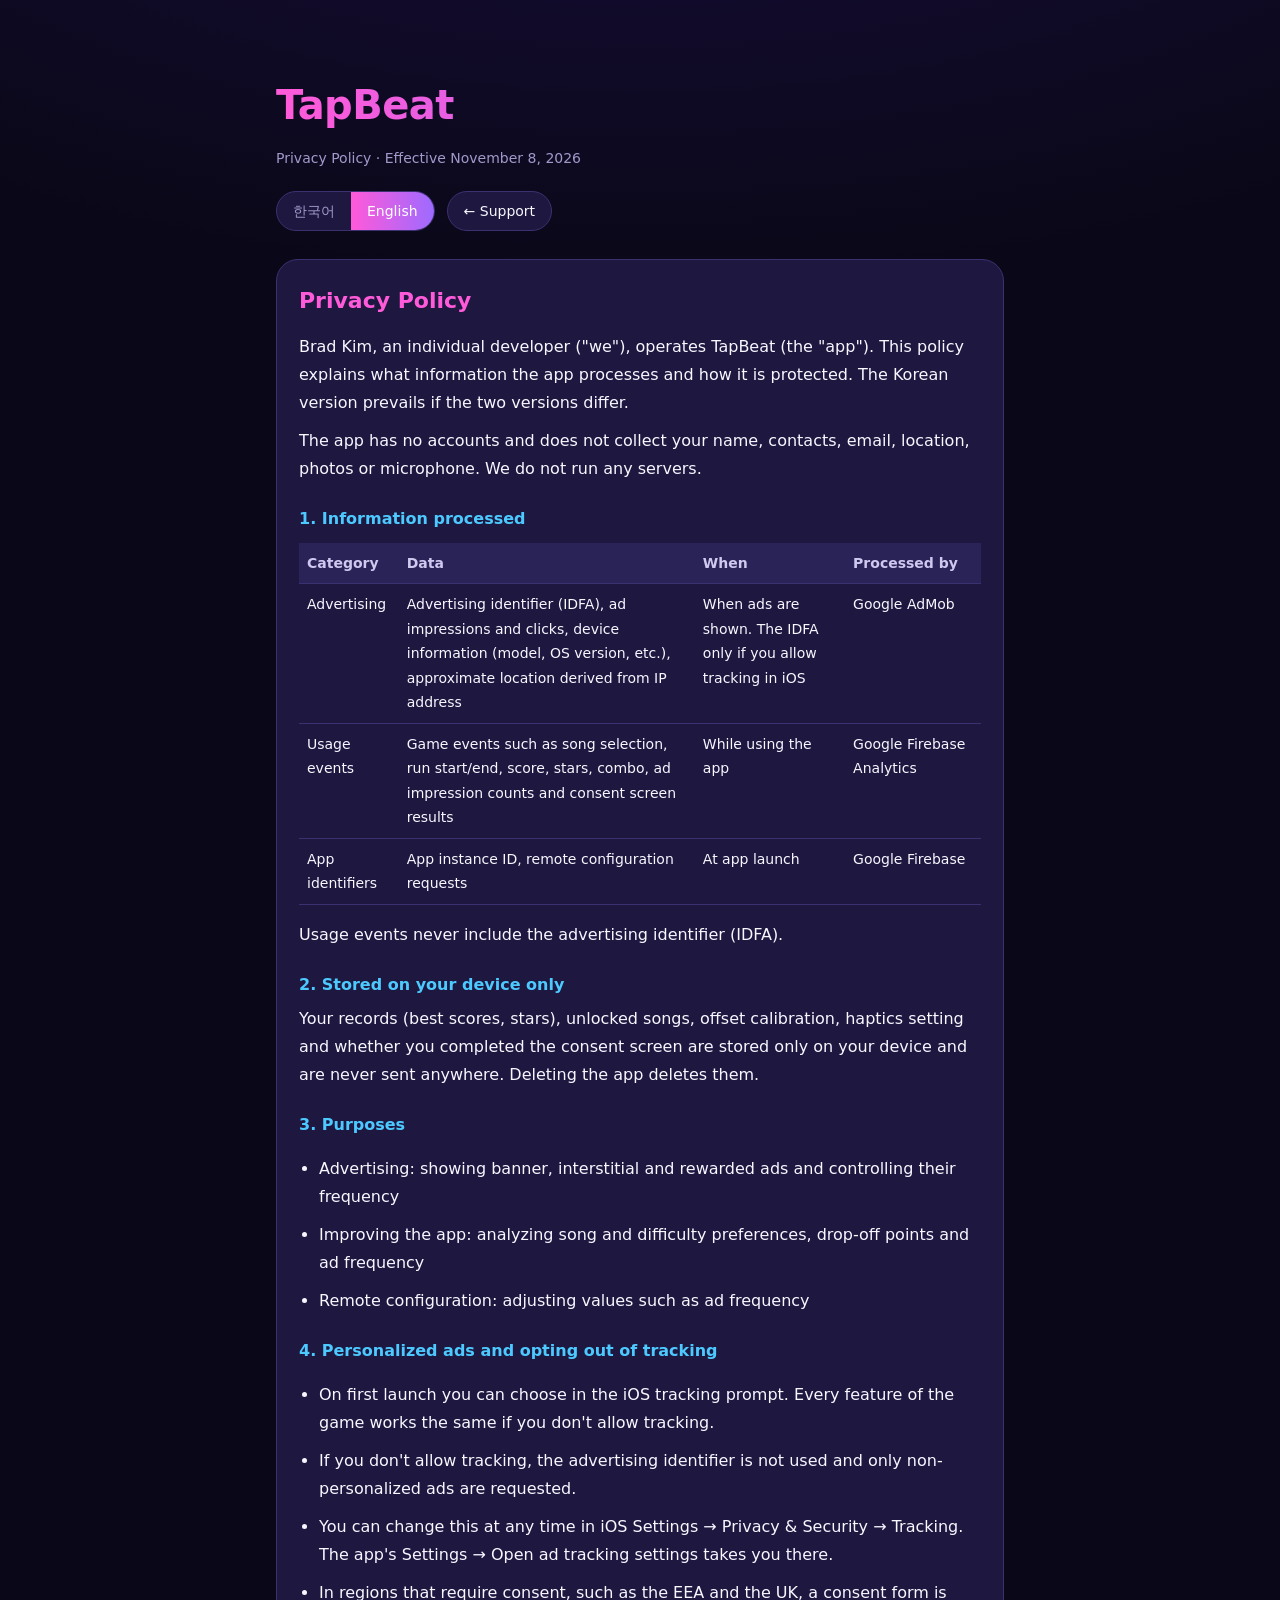
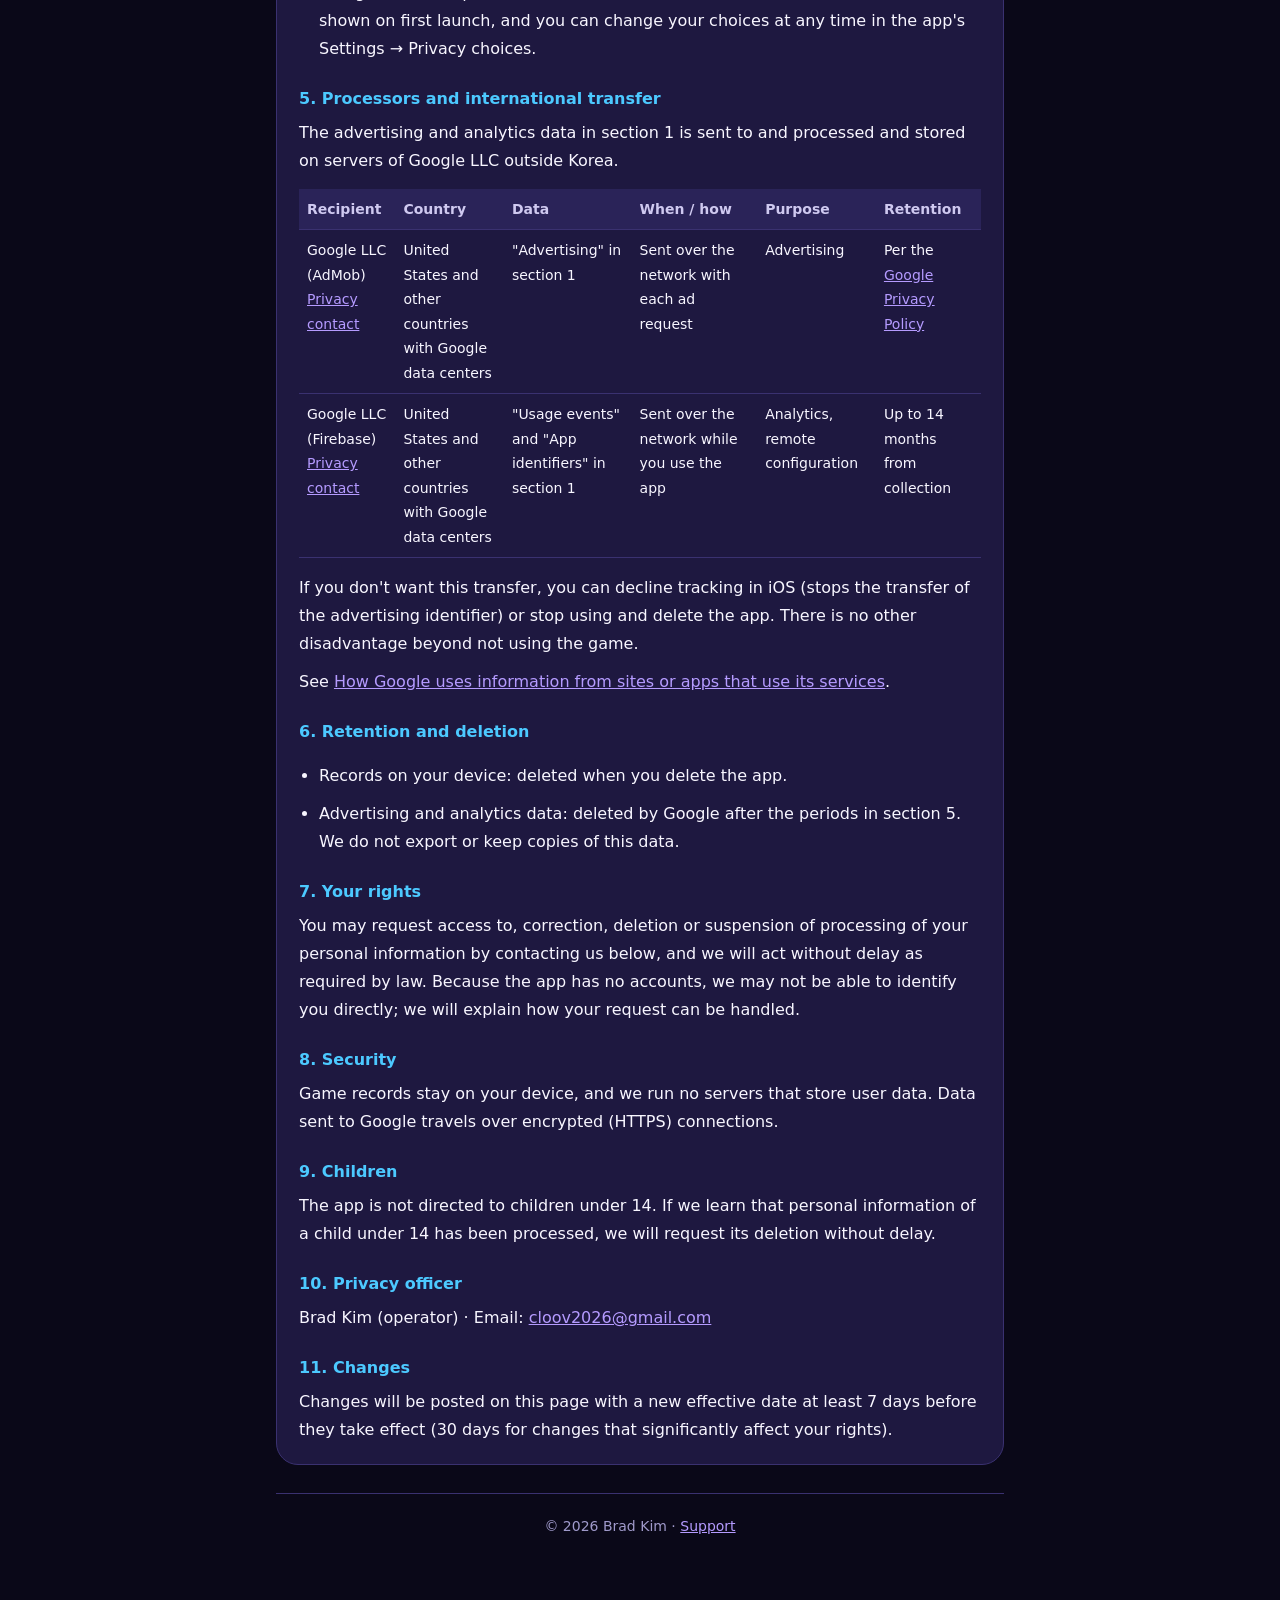
==== privacy.html @ 528a86f5 "TapBeat support page and privacy policy (ko/en) Co-Authored-By: Claude Opus 5.5 <noreply@anthropic.c" ====
<!DOCTYPE html>
<html lang="ko">
<head>
<meta charset="utf-8">
<meta name="viewport" content="width=device-width, initial-scale=1">
<title>탭비트 — 개인정보처리방침</title>
<link rel="icon" href="icon-small.png">
<link rel="stylesheet" href="style.css">
</head>
<body data-lang="ko">
<div class="wrap narrow">
  <h1 class="grad"><span lang="ko">탭비트</span><span lang="en">TapBeat</span></h1>
  <p class="when"><span lang="ko">개인정보처리방침 · 시행일 2026-11-08</span><span lang="en">Privacy Policy · Effective November 8, 2026</span></p>
  <div class="bar">
    <div class="langs" role="group" aria-label="Language">
      <button type="button" data-set-lang="ko" aria-pressed="true">한국어</button>
      <button type="button" data-set-lang="en" aria-pressed="false">English</button>
    </div>
    <a class="back" data-keep-lang href="./"><span lang="ko">← 지원</span><span lang="en">← Support</span></a>
  </div>

  <section lang="ko">
    <h2>개인정보처리방침</h2>
    <p>탭비트(이하 "앱")의 운영자 Brad Kim(개인 개발자, 이하 "운영자")은 「개인정보 보호법」 등 관련 법령을 지킵니다. 이 방침은 앱이 어떤 정보를 처리하고 어떻게 보호하는지 설명합니다.</p>
    <p>앱은 회원가입이 없고, 이름·연락처·이메일·위치·사진·마이크 정보를 수집하지 않습니다. 운영자가 직접 운영하는 서버도 없습니다.</p>

    <h3>1. 처리하는 정보</h3>
    <div class="scroll"><table>
      <tr><th>구분</th><th>항목</th><th>수집 시점</th><th>처리 주체</th></tr>
      <tr><td>광고</td><td>광고 식별자(IDFA), 광고 노출·클릭 정보, 기기 정보(기종·OS 버전 등), IP 주소에서 추정한 대략적 위치</td><td>광고 표시 시. 광고 식별자는 이용자가 iOS에서 추적을 허용한 경우에만</td><td>Google AdMob</td></tr>
      <tr><td>앱 이용 기록</td><td>곡 선택, 판 시작·종료, 점수·별·콤보, 광고 노출 횟수, 동의 화면 결과 등 게임 이벤트</td><td>앱 사용 중</td><td>Google Firebase Analytics</td></tr>
      <tr><td>앱 식별자</td><td>앱 인스턴스 ID, 원격 설정 요청 정보</td><td>앱 실행 시</td><td>Google Firebase</td></tr>
    </table></div>
    <p>앱 이용 기록에는 광고 식별자(IDFA)가 포함되지 않습니다.</p>

    <h3>2. 기기에만 저장되는 정보</h3>
    <p>게임 기록(최고 점수·별), 곡 해금 상태, 오프셋 보정 값, 햅틱 설정, 동의 화면 완료 여부는 이용자의 기기 안에만 저장되며 어디로도 전송되지 않습니다. 앱을 삭제하면 함께 삭제됩니다.</p>

    <h3>3. 처리 목적</h3>
    <ul>
      <li>광고 제공: 배너·전면·보상형 광고 표시와 빈도 조절</li>
      <li>앱 개선: 곡·난이도 선호, 이탈 지점, 광고 노출 빈도 분석</li>
      <li>원격 설정: 광고 빈도 등 운영 값 조정</li>
    </ul>

    <h3>4. 맞춤형 광고와 추적 거부</h3>
    <ul>
      <li>앱 첫 실행 시 iOS 추적 허용 창에서 선택할 수 있습니다. 허용하지 않아도 게임의 모든 기능을 똑같이 이용할 수 있습니다.</li>
      <li>추적을 허용하지 않으면 광고 식별자는 사용되지 않으며, 맞춤형이 아닌 광고만 요청합니다.</li>
      <li>iOS 설정 → 개인정보 보호 및 보안 → 추적에서 언제든 바꿀 수 있습니다. 앱의 설정 → 광고 추적 설정 열기로 바로 이동할 수 있습니다.</li>
      <li>유럽경제지역·영국 등 동의가 필요한 지역에서는 첫 실행 시 동의 화면이 표시되며, 앱의 설정 → 개인정보 선택에서 언제든 바꿀 수 있습니다.</li>
    </ul>

    <h3>5. 처리 위탁 및 국외 이전</h3>
    <p>위 1항의 광고·분석 정보는 처리 주체인 Google LLC의 서버로 전송되어 국외에서 처리·보관됩니다.</p>
    <div class="scroll"><table>
      <tr><th>이전받는 자</th><th>이전 국가</th><th>이전 항목</th><th>이전 일시·방법</th><th>목적</th><th>보유·이용 기간</th></tr>
      <tr><td>Google LLC (AdMob)<br><a href="https://support.google.com/policies/contact/general_privacy_form">개인정보 문의</a></td><td>미국 등 Google 데이터센터 소재국</td><td>1항 "광고" 항목</td><td>광고 요청 시마다 네트워크로 전송</td><td>광고 제공</td><td><a href="https://policies.google.com/privacy">Google 개인정보처리방침</a>에 따름</td></tr>
      <tr><td>Google LLC (Firebase)<br><a href="https://support.google.com/policies/contact/general_privacy_form">개인정보 문의</a></td><td>미국 등 Google 데이터센터 소재국</td><td>1항 "앱 이용 기록", "앱 식별자"</td><td>앱 사용 중 수시로 네트워크로 전송</td><td>분석, 원격 설정</td><td>수집일로부터 최대 14개월</td></tr>
    </table></div>
    <p>국외 이전을 원하지 않으면 iOS에서 추적을 허용하지 않거나(광고 식별자 이전 중단), 앱 사용을 중단하고 삭제할 수 있습니다. 이 경우 게임 이용 외에 다른 불이익은 없습니다.</p>
    <p>Google의 정보 처리 방식은 <a href="https://policies.google.com/technologies/partner-sites">Google 파트너 사이트 및 앱 정보 사용 방식</a>에서 확인할 수 있습니다.</p>

    <h3>6. 보유 기간과 파기</h3>
    <ul>
      <li>기기 안 게임 기록: 앱 삭제 시 파기됩니다.</li>
      <li>광고·분석 정보: 5항의 기간이 지나면 Google에서 삭제됩니다. 운영자는 이 정보를 따로 내려받아 보관하지 않습니다.</li>
    </ul>

    <h3>7. 이용자의 권리</h3>
    <p>이용자는 개인정보의 열람, 정정, 삭제, 처리 정지를 요구할 수 있으며, 아래 문의처로 요청하면 법령에 따라 지체 없이 조치합니다. 앱은 계정이 없어 운영자가 특정 이용자를 식별하기 어려울 수 있으므로, 처리 방법을 함께 안내해 드립니다.</p>

    <h3>8. 안전성 확보 조치</h3>
    <p>게임 기록은 기기 안에만 저장되며, 운영자는 이용자 정보를 저장하는 서버를 운영하지 않습니다. Google로의 전송은 암호화된 연결(HTTPS)로 이루어집니다.</p>

    <h3>9. 아동의 개인정보</h3>
    <p>앱은 만 14세 미만 아동을 대상으로 하지 않습니다. 만 14세 미만 아동의 개인정보가 처리된 사실을 알게 되면 지체 없이 삭제를 요청합니다.</p>

    <h3>10. 개인정보 보호책임자</h3>
    <p>성명: Brad Kim (운영자) · 이메일: <a href="mailto:cloov2026@gmail.com">cloov2026@gmail.com</a></p>
    <p>개인정보 침해에 대한 신고나 상담은 개인정보침해신고센터(privacy.kisa.or.kr, 국번 없이 118), 개인정보분쟁조정위원회(www.kopico.go.kr, 1833-6972)에도 할 수 있습니다.</p>

    <h3>11. 방침 변경</h3>
    <p>내용이 바뀌면 시행 7일 전(이용자 권리에 중요한 변경은 30일 전)부터 이 페이지에 새 시행일과 함께 게시합니다.</p>
  </section>

  <section lang="en">
    <h2>Privacy Policy</h2>
    <p>Brad Kim, an individual developer ("we"), operates TapBeat (the "app"). This policy explains what information the app processes and how it is protected. The Korean version prevails if the two versions differ.</p>
    <p>The app has no accounts and does not collect your name, contacts, email, location, photos or microphone. We do not run any servers.</p>

    <h3>1. Information processed</h3>
    <div class="scroll"><table>
      <tr><th>Category</th><th>Data</th><th>When</th><th>Processed by</th></tr>
      <tr><td>Advertising</td><td>Advertising identifier (IDFA), ad impressions and clicks, device information (model, OS version, etc.), approximate location derived from IP address</td><td>When ads are shown. The IDFA only if you allow tracking in iOS</td><td>Google AdMob</td></tr>
      <tr><td>Usage events</td><td>Game events such as song selection, run start/end, score, stars, combo, ad impression counts and consent screen results</td><td>While using the app</td><td>Google Firebase Analytics</td></tr>
      <tr><td>App identifiers</td><td>App instance ID, remote configuration requests</td><td>At app launch</td><td>Google Firebase</td></tr>
    </table></div>
    <p>Usage events never include the advertising identifier (IDFA).</p>

    <h3>2. Stored on your device only</h3>
    <p>Your records (best scores, stars), unlocked songs, offset calibration, haptics setting and whether you completed the consent screen are stored only on your device and are never sent anywhere. Deleting the app deletes them.</p>

    <h3>3. Purposes</h3>
    <ul>
      <li>Advertising: showing banner, interstitial and rewarded ads and controlling their frequency</li>
      <li>Improving the app: analyzing song and difficulty preferences, drop-off points and ad frequency</li>
      <li>Remote configuration: adjusting values such as ad frequency</li>
    </ul>

    <h3>4. Personalized ads and opting out of tracking</h3>
    <ul>
      <li>On first launch you can choose in the iOS tracking prompt. Every feature of the game works the same if you don't allow tracking.</li>
      <li>If you don't allow tracking, the advertising identifier is not used and only non-personalized ads are requested.</li>
      <li>You can change this at any time in iOS Settings → Privacy &amp; Security → Tracking. The app's Settings → Open ad tracking settings takes you there.</li>
      <li>In regions that require consent, such as the EEA and the UK, a consent form is shown on first launch, and you can change your choices at any time in the app's Settings → Privacy choices.</li>
    </ul>

    <h3>5. Processors and international transfer</h3>
    <p>The advertising and analytics data in section 1 is sent to and processed and stored on servers of Google LLC outside Korea.</p>
    <div class="scroll"><table>
      <tr><th>Recipient</th><th>Country</th><th>Data</th><th>When / how</th><th>Purpose</th><th>Retention</th></tr>
      <tr><td>Google LLC (AdMob)<br><a href="https://support.google.com/policies/contact/general_privacy_form">Privacy contact</a></td><td>United States and other countries with Google data centers</td><td>"Advertising" in section 1</td><td>Sent over the network with each ad request</td><td>Advertising</td><td>Per the <a href="https://policies.google.com/privacy">Google Privacy Policy</a></td></tr>
      <tr><td>Google LLC (Firebase)<br><a href="https://support.google.com/policies/contact/general_privacy_form">Privacy contact</a></td><td>United States and other countries with Google data centers</td><td>"Usage events" and "App identifiers" in section 1</td><td>Sent over the network while you use the app</td><td>Analytics, remote configuration</td><td>Up to 14 months from collection</td></tr>
    </table></div>
    <p>If you don't want this transfer, you can decline tracking in iOS (stops the transfer of the advertising identifier) or stop using and delete the app. There is no other disadvantage beyond not using the game.</p>
    <p>See <a href="https://policies.google.com/technologies/partner-sites">How Google uses information from sites or apps that use its services</a>.</p>

    <h3>6. Retention and deletion</h3>
    <ul>
      <li>Records on your device: deleted when you delete the app.</li>
      <li>Advertising and analytics data: deleted by Google after the periods in section 5. We do not export or keep copies of this data.</li>
    </ul>

    <h3>7. Your rights</h3>
    <p>You may request access to, correction, deletion or suspension of processing of your personal information by contacting us below, and we will act without delay as required by law. Because the app has no accounts, we may not be able to identify you directly; we will explain how your request can be handled.</p>

    <h3>8. Security</h3>
    <p>Game records stay on your device, and we run no servers that store user data. Data sent to Google travels over encrypted (HTTPS) connections.</p>

    <h3>9. Children</h3>
    <p>The app is not directed to children under 14. If we learn that personal information of a child under 14 has been processed, we will request its deletion without delay.</p>

    <h3>10. Privacy officer</h3>
    <p>Brad Kim (operator) · Email: <a href="mailto:cloov2026@gmail.com">cloov2026@gmail.com</a></p>

    <h3>11. Changes</h3>
    <p>Changes will be posted on this page with a new effective date at least 7 days before they take effect (30 days for changes that significantly affect your rights).</p>
  </section>

  <footer>© 2026 Brad Kim · <a data-keep-lang href="./"><span lang="ko">지원</span><span lang="en">Support</span></a></footer>
</div>
<script>window.PAGE_TITLES = { ko: "탭비트 — 개인정보처리방침", en: "TapBeat — Privacy Policy" };</script>
<script src="lang.js"></script>
</body>
</html>
---- style.css ----
:root { --bg:#0a0818; --card:#1e1840; --raised:#2a2358; --ink:#f8f6ff; --dim:#a09acb; --soft:#cfc9f0; --line:#3a3170;
  --pink:#ff5ad9; --violet:#9d6bff; --cyan:#4cc9ff; --link:#b59bff; }
* { box-sizing: border-box; }
html { -webkit-text-size-adjust: 100%; }
body { margin: 0; color: var(--ink); background: var(--bg) radial-gradient(1200px 600px at 50% -10%, #1a0e40, var(--bg)) no-repeat;
  font: 400 16px/1.75 -apple-system, BlinkMacSystemFont, "Apple SD Gothic Neo", system-ui, sans-serif; }
/* Only the selected language is shown; Korean is the default (also without JavaScript). */
body[data-lang] [lang] { display: none !important; }
body[data-lang="ko"] [lang="ko"], body[data-lang="en"] [lang="en"] { display: revert !important; }
body[data-lang="ko"] .shots[lang="ko"], body[data-lang="en"] .shots[lang="en"] { display: grid !important; }
a { color: var(--link); }
.wrap { max-width: 960px; margin: 0 auto; padding: 0 16px; }
.narrow { max-width: 760px; padding-top: 48px; padding-bottom: 32px; }
header { text-align: center; padding: 56px 0 24px; }
header img { width: 128px; height: 128px; border-radius: 28px; box-shadow: 0 0 40px rgba(255,90,217,.35); }
h1 { font-size: 40px; margin: 22px 0 6px; font-weight: 800; letter-spacing: -.5px; }
.grad { background: linear-gradient(90deg, var(--pink), var(--violet)); -webkit-background-clip: text; background-clip: text; color: transparent; }
.sub { color: var(--soft); margin: 0; font-size: 18px; }
.soon { display: inline-block; margin: 18px 0 0; padding: 8px 18px; border-radius: 999px; border: 1px solid var(--line); color: var(--dim); font-size: 14px; }
.bar { display: flex; gap: 12px; align-items: center; flex-wrap: wrap; margin: 0 0 28px; }
header .bar { justify-content: center; margin: 24px 0 0; }
.langs { display: inline-flex; border: 1px solid var(--line); border-radius: 999px; overflow: hidden; background: var(--card); }
.langs button { font: inherit; font-size: 14px; padding: 7px 16px; border: 0; background: transparent; color: var(--dim); cursor: pointer; }
.langs button[aria-pressed="true"] { background: linear-gradient(90deg, var(--pink), var(--violet)); color: #fff; }
.back { padding: 7px 16px; background: var(--card); border: 1px solid var(--line); border-radius: 999px; color: var(--ink); text-decoration: none; font-size: 14px; }
.shots { grid-template-columns: repeat(6, 1fr); gap: 12px; margin: 32px 0; }
.shots img { width: 100%; border-radius: 16px; border: 1px solid var(--line); display: block; }
section { background: var(--card); border: 1px solid var(--line); border-radius: 22px; padding: 22px 22px 10px; margin: 0 0 28px; }
h2 { font-size: 22px; margin: 0 0 12px; color: var(--pink); }
h3 { font-size: 16px; margin: 22px 0 6px; color: var(--cyan); }
p, li { margin: 0 0 10px; }
ul { padding-left: 20px; }
.mail { font-size: 18px; }
.when { color: var(--dim); font-size: 14px; margin: 0 0 20px; }
table { width: 100%; border-collapse: collapse; margin: 4px 0 16px; font-size: 14px; }
th, td { text-align: left; vertical-align: top; padding: 8px; border-bottom: 1px solid var(--line); }
th { color: var(--soft); font-weight: 600; white-space: nowrap; background: var(--raised); }
.scroll { overflow-x: auto; }
footer { color: var(--dim); font-size: 14px; border-top: 1px solid var(--line); padding: 20px 0 48px; text-align: center; }
@media (max-width: 640px) { h1 { font-size: 32px; } .shots { grid-template-columns: repeat(2, 1fr); } }
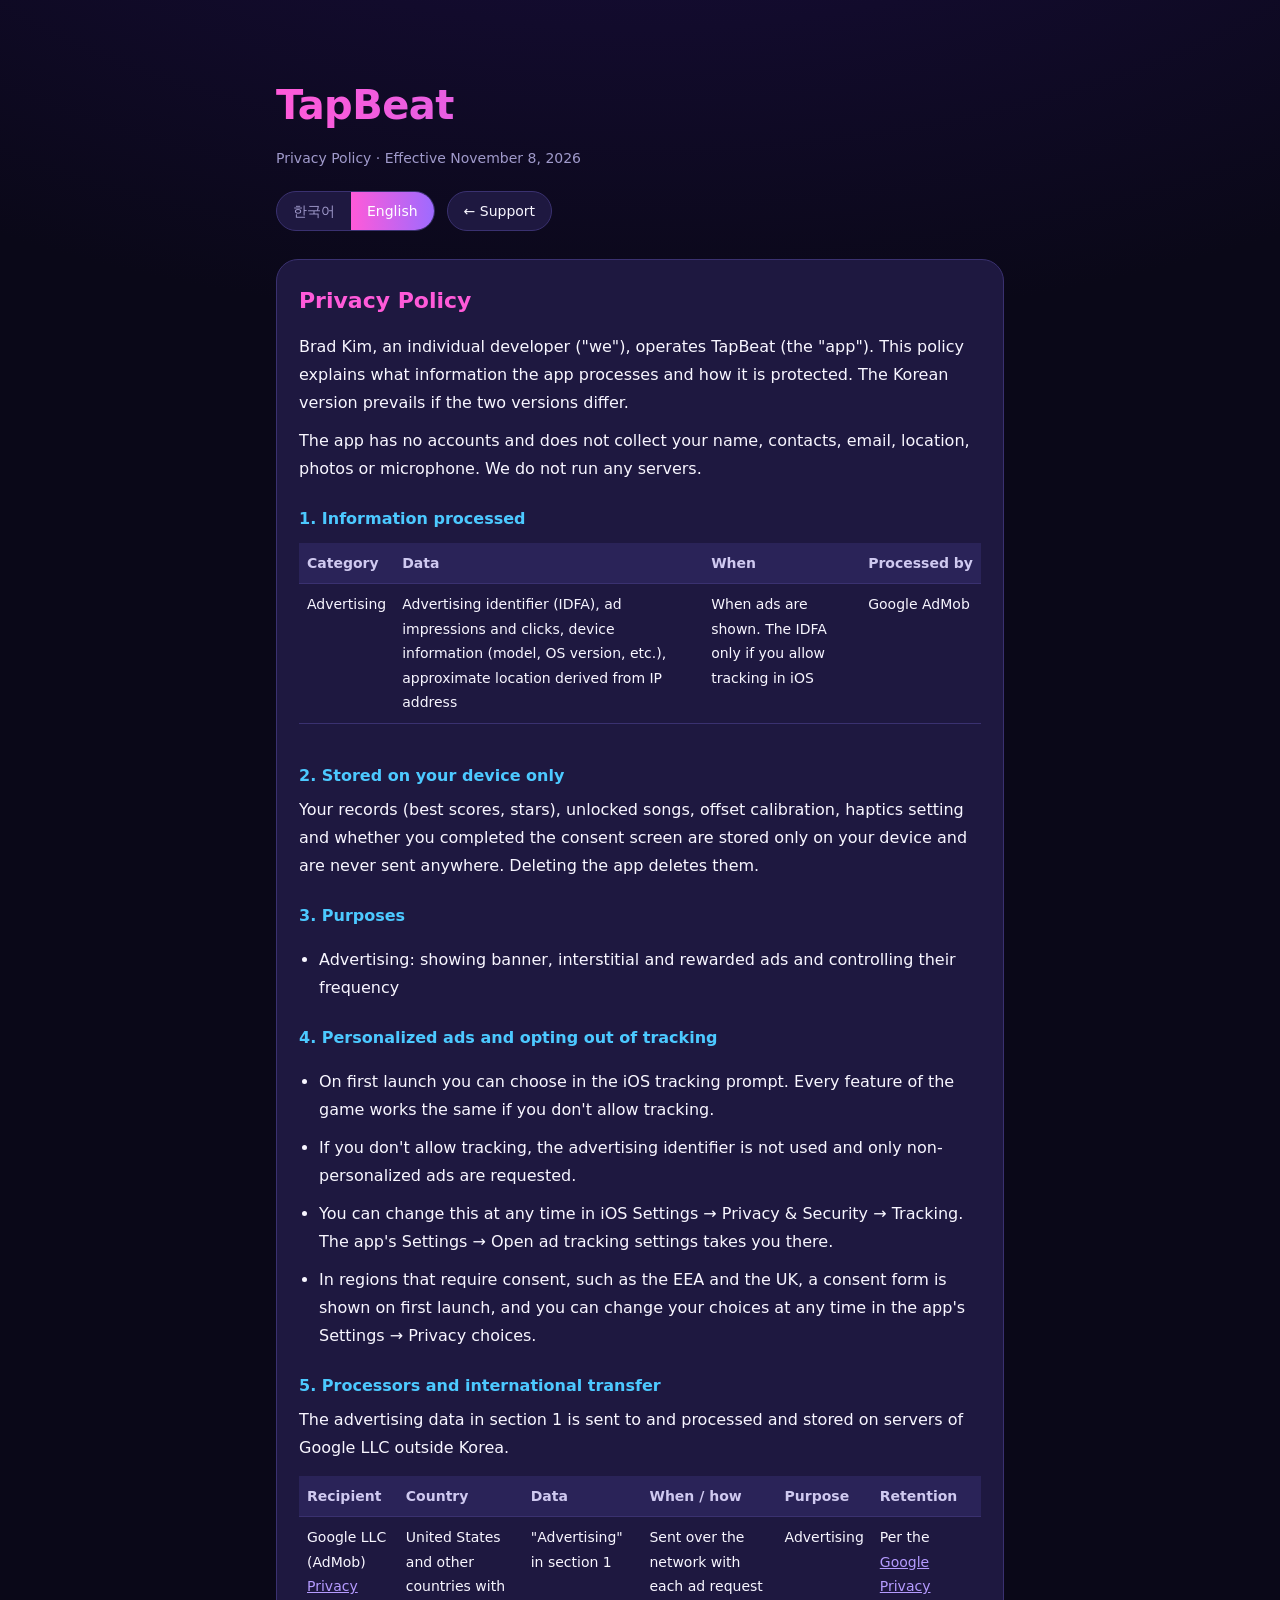
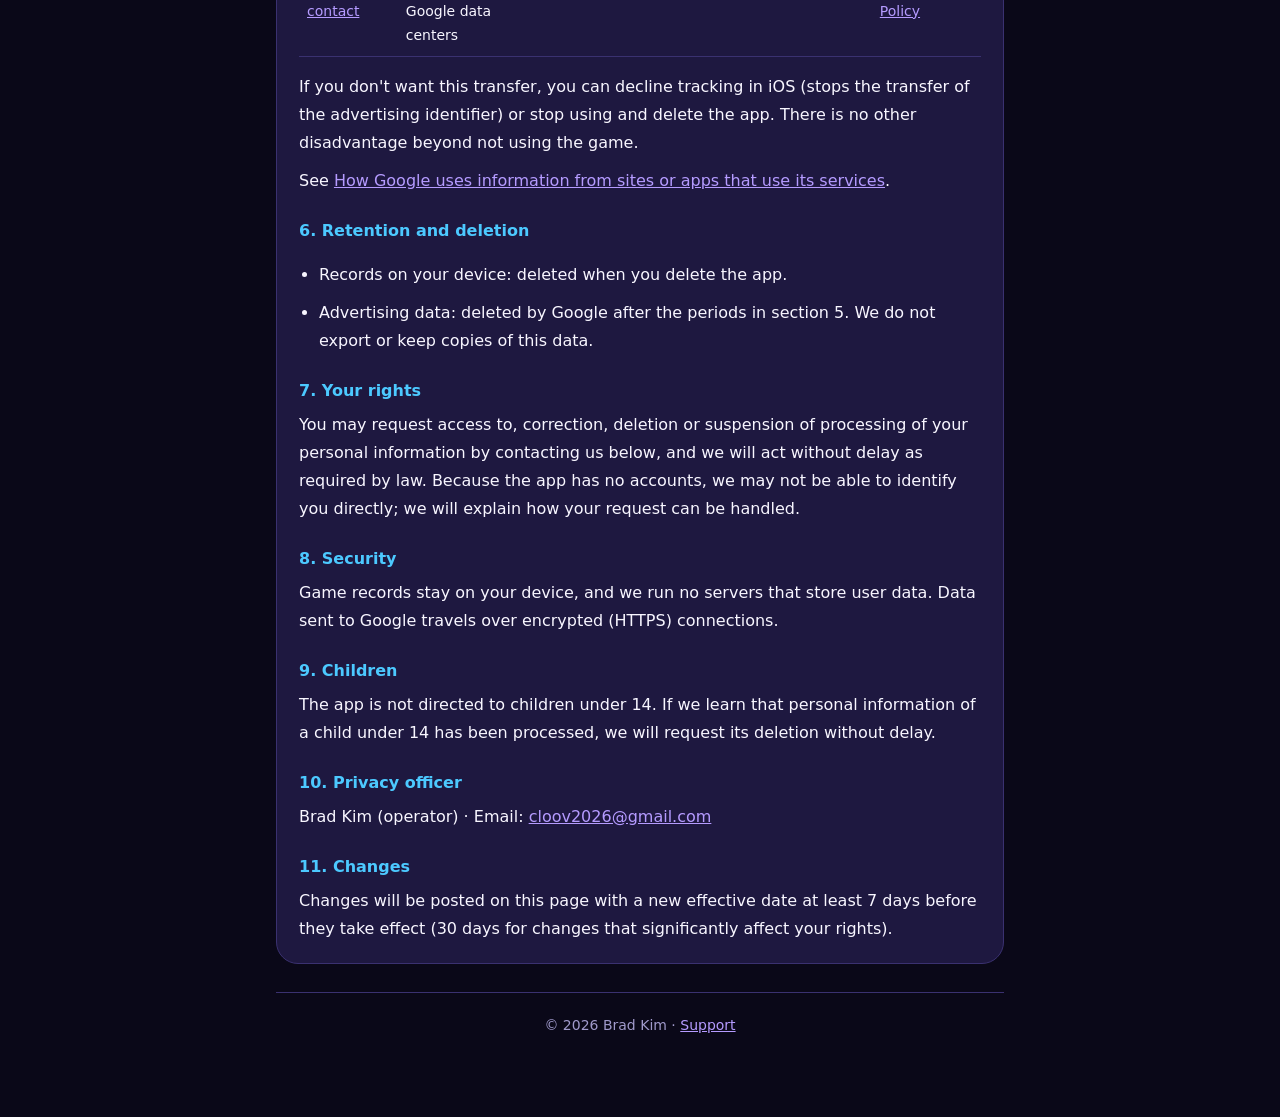
==== commit f0cb69be: "Privacy policy: remove Firebase analytics (app no longer uses it) Co-Authored-By: Claude Opus 5.5 <n" ====
--- a/privacy.html
+++ b/privacy.html
@@ -28,10 +28,7 @@
     <div class="scroll"><table>
       <tr><th>구분</th><th>항목</th><th>수집 시점</th><th>처리 주체</th></tr>
       <tr><td>광고</td><td>광고 식별자(IDFA), 광고 노출·클릭 정보, 기기 정보(기종·OS 버전 등), IP 주소에서 추정한 대략적 위치</td><td>광고 표시 시. 광고 식별자는 이용자가 iOS에서 추적을 허용한 경우에만</td><td>Google AdMob</td></tr>
-      <tr><td>앱 이용 기록</td><td>곡 선택, 판 시작·종료, 점수·별·콤보, 광고 노출 횟수, 동의 화면 결과 등 게임 이벤트</td><td>앱 사용 중</td><td>Google Firebase Analytics</td></tr>
-      <tr><td>앱 식별자</td><td>앱 인스턴스 ID, 원격 설정 요청 정보</td><td>앱 실행 시</td><td>Google Firebase</td></tr>
     </table></div>
-    <p>앱 이용 기록에는 광고 식별자(IDFA)가 포함되지 않습니다.</p>
 
     <h3>2. 기기에만 저장되는 정보</h3>
     <p>게임 기록(최고 점수·별), 곡 해금 상태, 오프셋 보정 값, 햅틱 설정, 동의 화면 완료 여부는 이용자의 기기 안에만 저장되며 어디로도 전송되지 않습니다. 앱을 삭제하면 함께 삭제됩니다.</p>
@@ -39,8 +36,6 @@
     <h3>3. 처리 목적</h3>
     <ul>
       <li>광고 제공: 배너·전면·보상형 광고 표시와 빈도 조절</li>
-      <li>앱 개선: 곡·난이도 선호, 이탈 지점, 광고 노출 빈도 분석</li>
-      <li>원격 설정: 광고 빈도 등 운영 값 조정</li>
     </ul>
 
     <h3>4. 맞춤형 광고와 추적 거부</h3>
@@ -52,11 +47,10 @@
     </ul>
 
     <h3>5. 처리 위탁 및 국외 이전</h3>
-    <p>위 1항의 광고·분석 정보는 처리 주체인 Google LLC의 서버로 전송되어 국외에서 처리·보관됩니다.</p>
+    <p>위 1항의 광고 정보는 처리 주체인 Google LLC의 서버로 전송되어 국외에서 처리·보관됩니다.</p>
     <div class="scroll"><table>
       <tr><th>이전받는 자</th><th>이전 국가</th><th>이전 항목</th><th>이전 일시·방법</th><th>목적</th><th>보유·이용 기간</th></tr>
       <tr><td>Google LLC (AdMob)<br><a href="https://support.google.com/policies/contact/general_privacy_form">개인정보 문의</a></td><td>미국 등 Google 데이터센터 소재국</td><td>1항 "광고" 항목</td><td>광고 요청 시마다 네트워크로 전송</td><td>광고 제공</td><td><a href="https://policies.google.com/privacy">Google 개인정보처리방침</a>에 따름</td></tr>
-      <tr><td>Google LLC (Firebase)<br><a href="https://support.google.com/policies/contact/general_privacy_form">개인정보 문의</a></td><td>미국 등 Google 데이터센터 소재국</td><td>1항 "앱 이용 기록", "앱 식별자"</td><td>앱 사용 중 수시로 네트워크로 전송</td><td>분석, 원격 설정</td><td>수집일로부터 최대 14개월</td></tr>
     </table></div>
     <p>국외 이전을 원하지 않으면 iOS에서 추적을 허용하지 않거나(광고 식별자 이전 중단), 앱 사용을 중단하고 삭제할 수 있습니다. 이 경우 게임 이용 외에 다른 불이익은 없습니다.</p>
     <p>Google의 정보 처리 방식은 <a href="https://policies.google.com/technologies/partner-sites">Google 파트너 사이트 및 앱 정보 사용 방식</a>에서 확인할 수 있습니다.</p>
@@ -64,7 +58,7 @@
     <h3>6. 보유 기간과 파기</h3>
     <ul>
       <li>기기 안 게임 기록: 앱 삭제 시 파기됩니다.</li>
-      <li>광고·분석 정보: 5항의 기간이 지나면 Google에서 삭제됩니다. 운영자는 이 정보를 따로 내려받아 보관하지 않습니다.</li>
+      <li>광고 정보: 5항의 기간이 지나면 Google에서 삭제됩니다. 운영자는 이 정보를 따로 내려받아 보관하지 않습니다.</li>
     </ul>
 
     <h3>7. 이용자의 권리</h3>
@@ -93,10 +87,7 @@
     <div class="scroll"><table>
       <tr><th>Category</th><th>Data</th><th>When</th><th>Processed by</th></tr>
       <tr><td>Advertising</td><td>Advertising identifier (IDFA), ad impressions and clicks, device information (model, OS version, etc.), approximate location derived from IP address</td><td>When ads are shown. The IDFA only if you allow tracking in iOS</td><td>Google AdMob</td></tr>
-      <tr><td>Usage events</td><td>Game events such as song selection, run start/end, score, stars, combo, ad impression counts and consent screen results</td><td>While using the app</td><td>Google Firebase Analytics</td></tr>
-      <tr><td>App identifiers</td><td>App instance ID, remote configuration requests</td><td>At app launch</td><td>Google Firebase</td></tr>
     </table></div>
-    <p>Usage events never include the advertising identifier (IDFA).</p>
 
     <h3>2. Stored on your device only</h3>
     <p>Your records (best scores, stars), unlocked songs, offset calibration, haptics setting and whether you completed the consent screen are stored only on your device and are never sent anywhere. Deleting the app deletes them.</p>
@@ -104,8 +95,6 @@
     <h3>3. Purposes</h3>
     <ul>
       <li>Advertising: showing banner, interstitial and rewarded ads and controlling their frequency</li>
-      <li>Improving the app: analyzing song and difficulty preferences, drop-off points and ad frequency</li>
-      <li>Remote configuration: adjusting values such as ad frequency</li>
     </ul>
 
     <h3>4. Personalized ads and opting out of tracking</h3>
@@ -117,11 +106,10 @@
     </ul>
 
     <h3>5. Processors and international transfer</h3>
-    <p>The advertising and analytics data in section 1 is sent to and processed and stored on servers of Google LLC outside Korea.</p>
+    <p>The advertising data in section 1 is sent to and processed and stored on servers of Google LLC outside Korea.</p>
     <div class="scroll"><table>
       <tr><th>Recipient</th><th>Country</th><th>Data</th><th>When / how</th><th>Purpose</th><th>Retention</th></tr>
       <tr><td>Google LLC (AdMob)<br><a href="https://support.google.com/policies/contact/general_privacy_form">Privacy contact</a></td><td>United States and other countries with Google data centers</td><td>"Advertising" in section 1</td><td>Sent over the network with each ad request</td><td>Advertising</td><td>Per the <a href="https://policies.google.com/privacy">Google Privacy Policy</a></td></tr>
-      <tr><td>Google LLC (Firebase)<br><a href="https://support.google.com/policies/contact/general_privacy_form">Privacy contact</a></td><td>United States and other countries with Google data centers</td><td>"Usage events" and "App identifiers" in section 1</td><td>Sent over the network while you use the app</td><td>Analytics, remote configuration</td><td>Up to 14 months from collection</td></tr>
     </table></div>
     <p>If you don't want this transfer, you can decline tracking in iOS (stops the transfer of the advertising identifier) or stop using and delete the app. There is no other disadvantage beyond not using the game.</p>
     <p>See <a href="https://policies.google.com/technologies/partner-sites">How Google uses information from sites or apps that use its services</a>.</p>
@@ -129,7 +117,7 @@
     <h3>6. Retention and deletion</h3>
     <ul>
       <li>Records on your device: deleted when you delete the app.</li>
-      <li>Advertising and analytics data: deleted by Google after the periods in section 5. We do not export or keep copies of this data.</li>
+      <li>Advertising data: deleted by Google after the periods in section 5. We do not export or keep copies of this data.</li>
     </ul>
 
     <h3>7. Your rights</h3>
